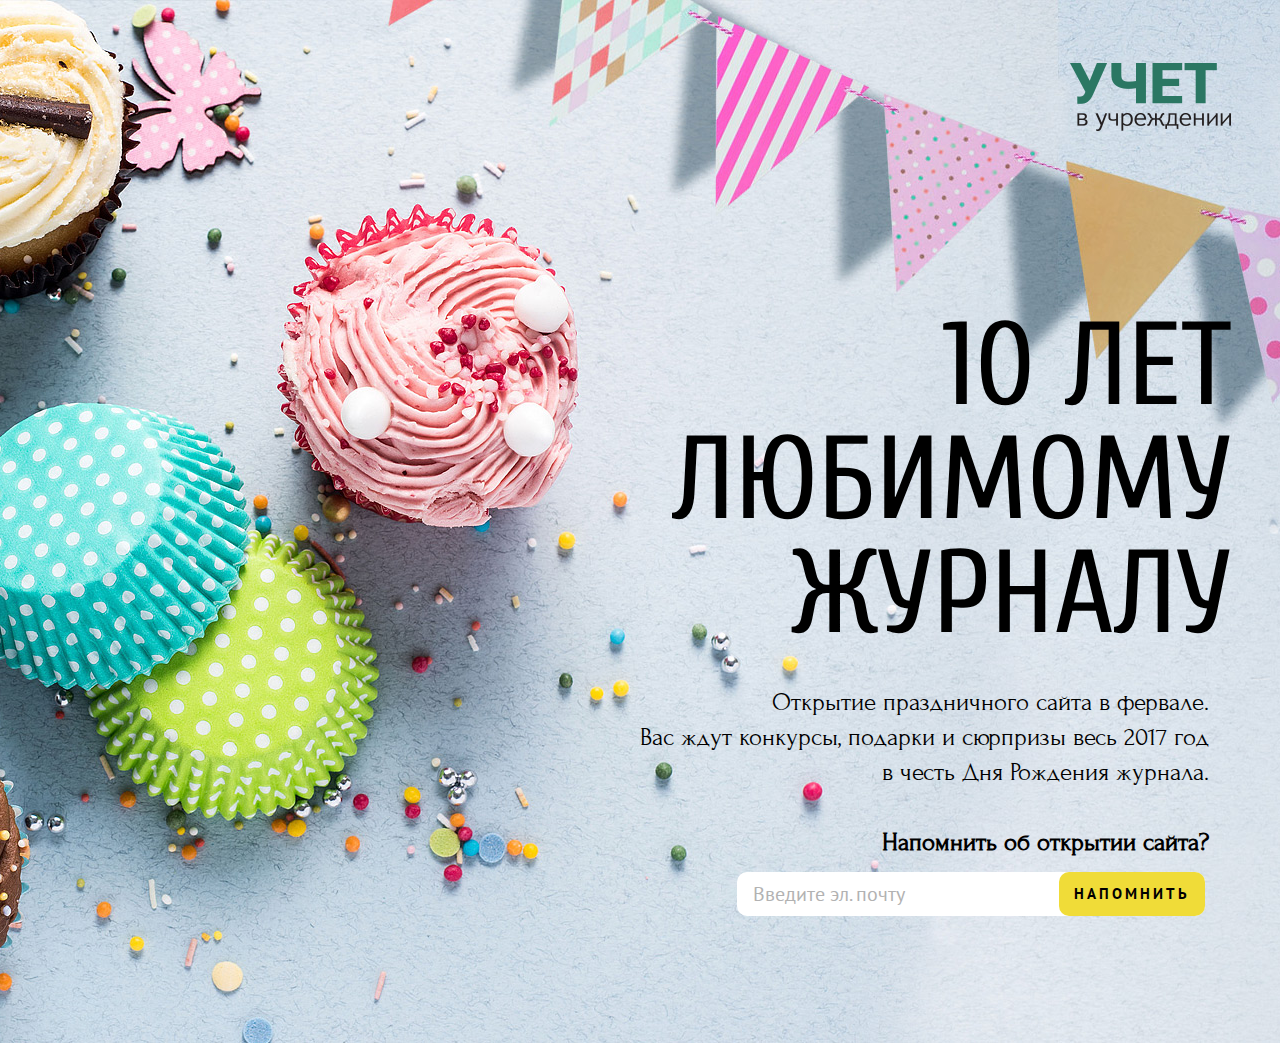
==== index.html @ c9c84abf "first html" ====
<!DOCTYPE html>
<html lang="ru">
    <head>
        <meta charset="utf-8" />
        <title>Учет в учреждении</title>

        <link rel="stylesheet" href="https://fonts.googleapis.com/css?family=Cuprum|Forum|PT+Sans:400,700" />
        <link rel="stylesheet" href="css/styles.css" />

        <script src="js/jquery-2.2.4.min.js"></script>
        <script src="js/validation/jquery.validate.min.js"></script>
        <script src="js/validation/messages_ru.js"></script>
        <script src="js/tools.js"></script>

        <meta name="viewport" content="width=610" />
    </head>

    <body>

        <!-- wrapper -->
        <div class="wrapper">
            <div class="wrapper-inner">

                <div class="logo"><img src="images/logo.png" alt="" width="161" height="68" /></div>

                <div class="title">10 лет<br />любимому<br />журналу</div>

                <div class="text">Открытие праздничного сайта в фервале.<br />Вас ждут конкурсы, подарки и сюрпризы весь 2017 год<br />в честь Дня Рождения журнала.<br /><br /><strong>Напомнить об открытии сайта?</strong></div>

                <form action="files/subscribe.html" method="post">
                    <div class="form-input"><input type="text" name="email" value="" class="email required" placeholder="Введите эл. почту" /></div>
                    <div class="form-submit"><input type="submit" value="Напомнить" /></div>
                </form>
                <div class="form-result"></div>

            </div>
        </div>
        <!-- wrapper END -->

    </body>
</html>
---- css/styles.css ----
html {min-width:610px; height:100%}

body {min-width:610px; height:100%; margin:0; padding:0; font:25px/35px Forum, cursive; color:#000; background:#dbe2ec}

img {border:none}

.wrapper {min-width:610px; width:100%; min-height:100%; position:relative; overflow:hidden; background:url(../images/bg.jpg) no-repeat center top; background-size:auto 100%}
.wrapper-inner {width:1220px; margin:0 auto; text-align:right; height:1043px}

@media screen and (max-width:1220px) {
    .wrapper {background:url(../images/bg-mobile.jpg) no-repeat center; background-size:cover}
    .wrapper-inner {width:610px}
}

.logo {line-height:0; padding:63px 19px 0 0}

.title {text-transform:uppercase; font:118px/114px Cuprum, sans-serif; padding:179px 18px 0 0}

.text {padding:33px 41px 0 0}

form {margin:12px 45px 0 0; padding:0; width:468px; height:44px; position:relative; background:#fff; border-radius:10px; display:inline-block}

.form-input {position:absolute; left:0; top:0; width:322px}
.form-input input {border:none; font:20px/30px "PT Sans", sans-serif; color:#000; vertical-align:top; margin:0; padding:7px 16px; width:100%; height:44px; box-sizing:border-box; outline:none; border-radius:10px; background:none; -webkit-appearance:none}
.form-input input::-webkit-input-placeholder {opacity:1; color:#b2b2b2}
.form-input input::-moz-placeholder {opacity:1; color:#b2b2b2}
.form-input input:-ms-input-placeholder {opacity:1; color:#b2b2b2}
label.error {display:none !important}

::-ms-clear {display:none}

.form-submit {position:absolute; right:0; top:0; width:146px}
.form-submit input {display:block; border-radius:10px; background:#f0dc38; margin:0; padding:0; outline:none; width:100%; border:none; height:44px; box-sizing:border-box; color:#000; text-align:center; text-transform:uppercase; font:bold 15px/44px "PT Sans", sans-serif; -webkit-appearance:none; cursor:pointer; letter-spacing:3px; transition:all .5s ease}
.form-submit input:hover {background:#fff49a}

.form-result {padding:12px 41px 0 0}
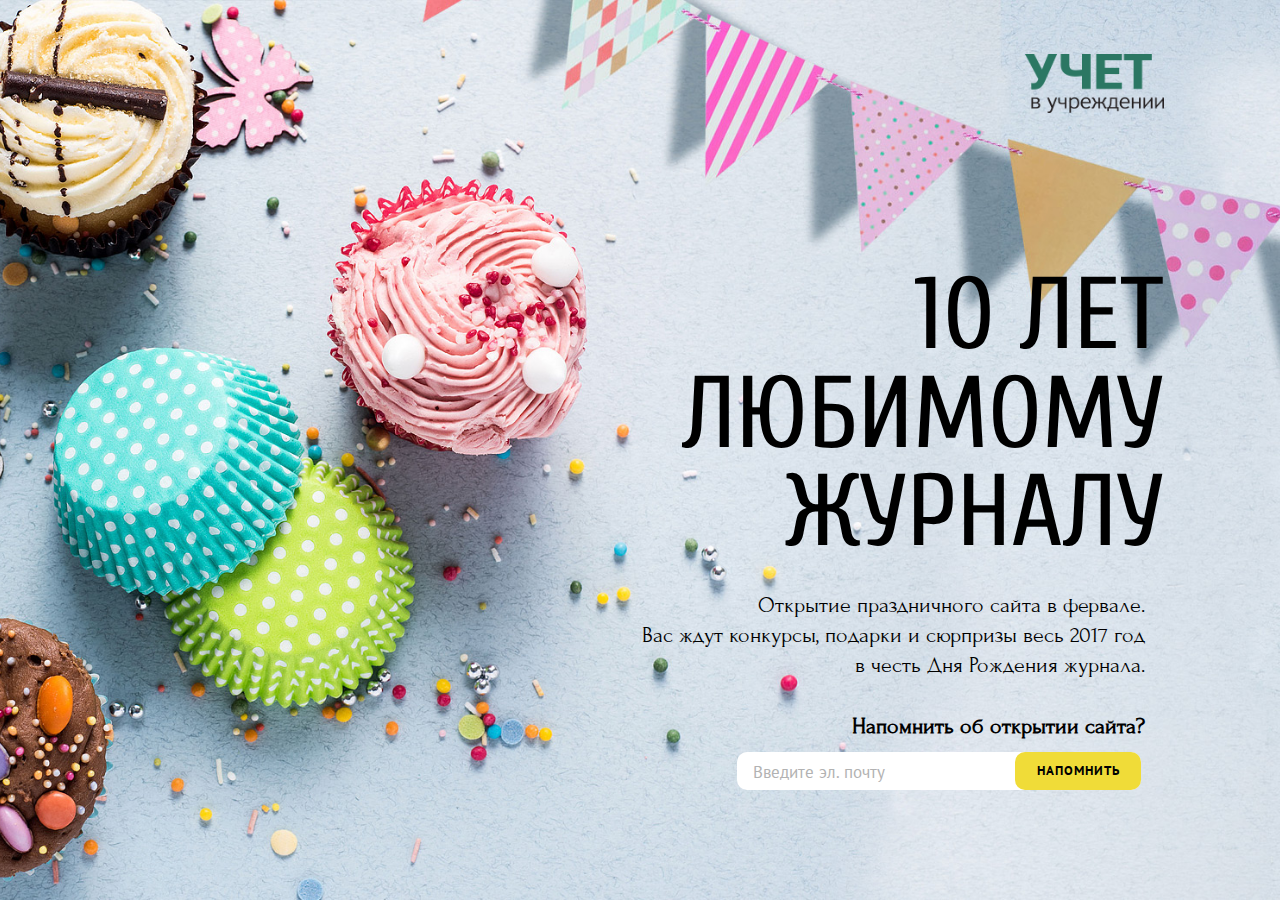
==== commit 8f33dfc1: "font resize" ====
--- a/index.html
+++ b/index.html
@@ -21,7 +21,7 @@
         <div class="wrapper">
             <div class="wrapper-inner">
 
-                <div class="logo"><img src="images/logo.png" alt="" width="161" height="68" /></div>
+                <div class="logo"><img src="images/logo.png" alt="" /></div>
 
                 <div class="title">10 лет<br />любимому<br />журналу</div>
 
--- a/css/styles.css
+++ b/css/styles.css
@@ -1,36 +1,79 @@
 html {min-width:610px; height:100%}
 
-body {min-width:610px; height:100%; margin:0; padding:0; font:25px/35px Forum, cursive; color:#000; background:#dbe2ec}
+body {min-width:610px; height:100%; margin:0; padding:0; font:25px/1.4em Forum, cursive; color:#000; background:#dbe2ec; -webkit-text-size-adjust:100%}
+
+@media screen and (max-width:1000px) {
+    body {font-size:20px; line-height:30px}
+}
 
 img {border:none}
 
-.wrapper {min-width:610px; width:100%; min-height:100%; position:relative; overflow:hidden; background:url(../images/bg.jpg) no-repeat center top; background-size:auto 100%}
-.wrapper-inner {width:1220px; margin:0 auto; text-align:right; height:1043px}
+.wrapper {min-width:610px; width:100%; min-height:100%; position:relative; overflow:hidden; background:url(../images/bg.jpg) no-repeat center; background-size:cover}
+.wrapper-inner {max-width:1220px; margin:0 auto; text-align:right; height:41.72em; padding:0 100px}
 
-@media screen and (max-width:1220px) {
+@media screen and (max-width:1000px) {
     .wrapper {background:url(../images/bg-mobile.jpg) no-repeat center; background-size:cover}
-    .wrapper-inner {width:610px}
+    .wrapper-inner {max-width:none; width:610px; padding:0 0 40px 0; height:auto}
 }
 
-.logo {line-height:0; padding:63px 19px 0 0}
+.logo {line-height:0; padding:2.52em .76em 0 0}
+.logo img {height:2.72em}
 
-.title {text-transform:uppercase; font:118px/114px Cuprum, sans-serif; padding:179px 18px 0 0}
+@media screen and (max-width:1000px) {
+    .logo {height:68px}
+}
 
-.text {padding:33px 41px 0 0}
+.title {text-transform:uppercase; font:4.72em/.9661em Cuprum, sans-serif; padding:1.5169em 0.1525em 0 0}
 
-form {margin:12px 45px 0 0; padding:0; width:468px; height:44px; position:relative; background:#fff; border-radius:10px; display:inline-block}
+@media screen and (max-width:1000px) {
+    .title {font-size:85px; line-height:85px; padding:179px 18px 0 0}
+}
 
-.form-input {position:absolute; left:0; top:0; width:322px}
-.form-input input {border:none; font:20px/30px "PT Sans", sans-serif; color:#000; vertical-align:top; margin:0; padding:7px 16px; width:100%; height:44px; box-sizing:border-box; outline:none; border-radius:10px; background:none; -webkit-appearance:none}
+.text {padding:1.32em 1.64em 0 0}
+
+@media screen and (max-width:1000px) {
+    .text {padding:40px 41px 0 0}
+}
+
+form {margin:.48em 1.8em 0 0; padding:0; width:18.72em; height:1.76em; position:relative; background:#fff; border-radius:10px; display:inline-block}
+
+@media screen and (max-width:1000px) {
+    form {margin:12px 45px 0 0; padding:0; width:468px; height:44px}
+}
+
+.form-input {position:absolute; left:0; top:0; width:12.88em}
+.form-input input {border:none; font:.8em/1.5em "PT Sans", sans-serif; color:#000; vertical-align:top; margin:0; padding:7px 16px; width:100%; height:2.2em; box-sizing:border-box; outline:none; border-radius:10px; background:none; -webkit-appearance:none}
 .form-input input::-webkit-input-placeholder {opacity:1; color:#b2b2b2}
 .form-input input::-moz-placeholder {opacity:1; color:#b2b2b2}
 .form-input input:-ms-input-placeholder {opacity:1; color:#b2b2b2}
 label.error {display:none !important}
 
+@media screen and (max-width:1000px) {
+    .form-input {width:322px}
+    .form-input input {font-size:20px; line-height:30px; height:44px}
+}
+
 ::-ms-clear {display:none}
 
-.form-submit {position:absolute; right:0; top:0; width:146px}
-.form-submit input {display:block; border-radius:10px; background:#f0dc38; margin:0; padding:0; outline:none; width:100%; border:none; height:44px; box-sizing:border-box; color:#000; text-align:center; text-transform:uppercase; font:bold 15px/44px "PT Sans", sans-serif; -webkit-appearance:none; cursor:pointer; letter-spacing:3px; transition:all .5s ease}
+.form-submit {position:absolute; right:0; top:0; width:5.84em}
+.form-submit input {display:block; border-radius:10px; background:#f0dc38; margin:0; padding:0; outline:none; width:100%; border:none; height:2.93em; box-sizing:border-box; color:#000; text-align:center; text-transform:uppercase; font:bold .6em/2.93em "PT Sans", sans-serif; -webkit-appearance:none; cursor:pointer; letter-spacing:3px; transition:background .5s ease}
 .form-submit input:hover {background:#fff49a}
 
-.form-result {padding:12px 41px 0 0}+@media screen and (max-width:1000px) {
+    .form-submit {width:146px}
+    .form-submit input {height:44px; font-size:15px; line-height:44px}
+}
+
+@media screen and (max-height:950px) {
+    .form-submit input {letter-spacing:2px}
+}
+
+@media screen and (max-height:900px) {
+    .form-submit input {letter-spacing:1px}
+}
+
+.form-result {padding:.48em 1.64em 0 0}
+
+@media screen and (max-width:1000px) {
+    .form-result {padding:12px 41px 0 0}
+}